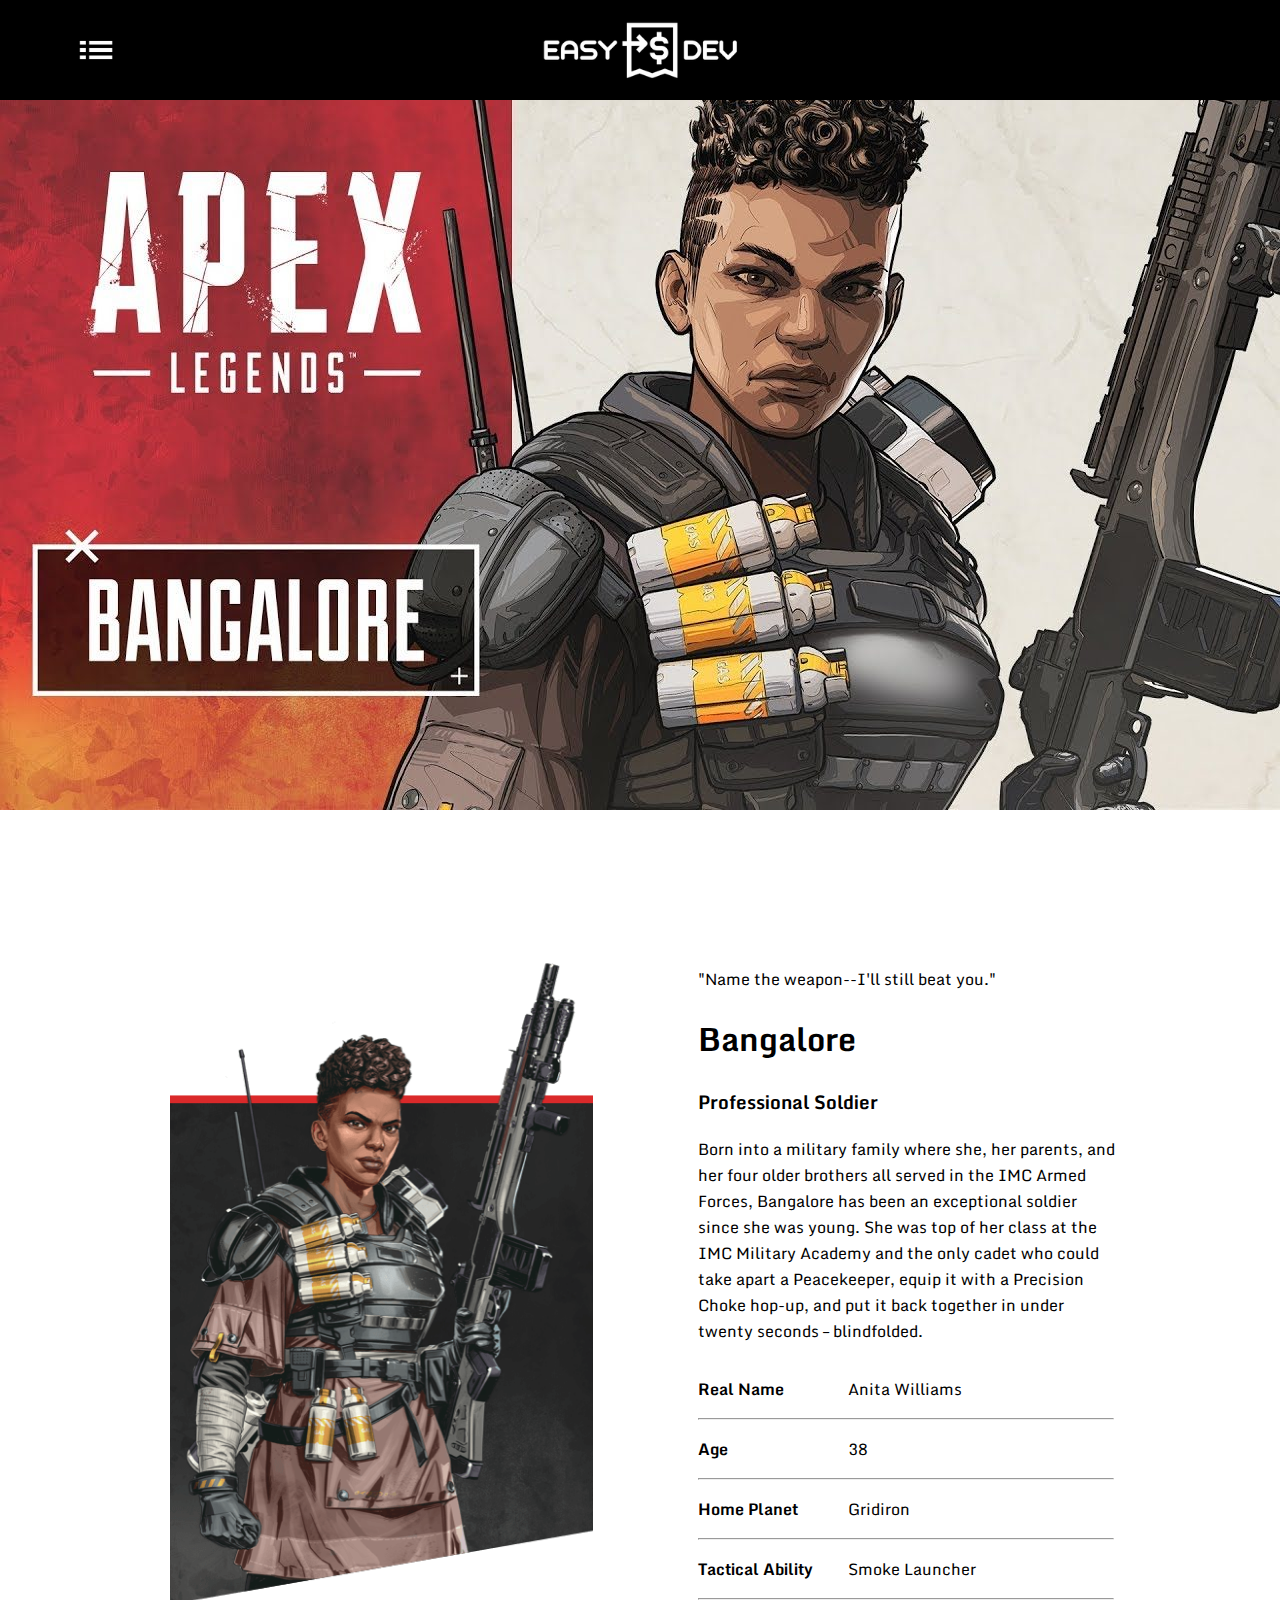
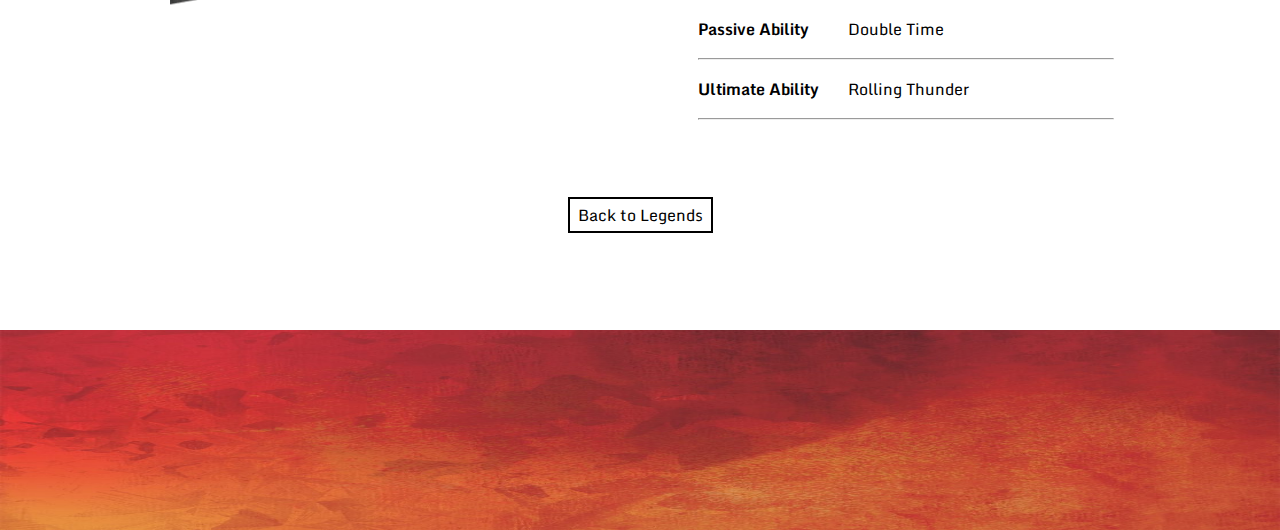
==== legends.html @ cb4ffa11 "updated files" ====
<!DOCTYPE html>
<html lang="en">
<head>
    <meta charset="UTF-8">
    <meta name="viewport" content="width=device-width, initial-scale=1.0">
    <title>Legends Info Page</title>
    <link rel="stylesheet" href="index.css">
    <link href='https://fonts.googleapis.com/css?family=Odibee Sans' rel='stylesheet'>
    <link href='https://fonts.googleapis.com/css?family=Monda' rel='stylesheet'>
    
</head>
<body>
    <header>
        <div class="flex-menu">
            <img id="nav-toggle" class="nav-toggle" src="images/ApexLogoPhotos/white-menu.png" alt="menu toggle" onclick="onClick()">
        </div>
        <div class="flex-logo">    
            <img class="logo-img" src="images/RyanLogos/easymoney.png" alt="Easy $ Development">
        </div>
        <!--<div class="flex-menu">
            <img class="nav-toggle red" src="images/ApexLogoPhotos/linked-in.png" alt="red linked-in icon">
        </div>-->
        <nav id="nav-bar">
          <ul>
            <li class="top"><a href="index.html#banners">Home</a></li> 
            <li><a href="index.html#banner-red-background">About</a></li> 
            <li><a href="index.html#legend-container">Legends</a></li>
            <li class="bottom"><a href="index.html#contact">Contact</a></li>
          </ul>
        </nav>
    </header>

    <div id="banners" class="banner-container">
        <img id="legend-poster" class="banner-image" src="images/BangalorPhotos/poster.jpg.adapt.crop16x9.1455w.jpg" alt="Apex Legend Character Poster Image">
    </div>
    
    <!--main content flexbox-->
    <div class="main-info-container">
        <!--column 1-->
        <div class="col-img">
            <div class="poster-box">
            <img class="poster-img" src="images/BangalorPhotos/apex-grid-tile-legends-bangalore.png.adapt.crop16x9.png" alt="Legend Headshot">
            </div>
        </div>
        <!--column 2-->
        <div class="col-txt column">
            <!--info flex box-->
            <div class="info-flex">
                <p>"Name the weapon--I'll still beat you."</p>
                <h1>Bangalore</h1>
                <h3>Professional Soldier</h5>
                <p class="legend-story">Born into a military family where she, her parents, and her four older brothers all served in the IMC Armed Forces, Bangalore has been an exceptional soldier since she was young. She was top of her class at the IMC Military Academy and the only cadet who could take apart a Peacekeeper, equip it with a Precision Choke hop-up, and put it back together in under twenty seconds – blindfolded.
                   <!--In the months following the Battle at Gridiron, Anita and her brother Jackson had lost contact with what was left of the IMC fleet, and were ambushed by unknown assailants upon arrival in the Outlands. The squad scattered, but Jackson stayed behind to give his sister time to escape. Alone and with no way home, Anita put her training, extensive weapon knowledge, and competitive spirit to work by joining the Apex Games. Now, she fights to raise money for passage back to the IMC home base, where she hopes to reunite with what remains of her family.-->
                </p>
            </div> 
            
            <!--table flex box-->
            <div class="table-flex">
                <!--table row flex box-->
                <div class="table-row">
                    <p class="table-label">Real Name</p>
                    <p id="legend-name" class="table-cell">Anita Williams</p>
                </div>
                <hr>
                <!--table row flex box-->
                <div class="table-row">
                    <p class="table-label">Age</p>
                    <p id="legend-age" class="table-cell">38</p>
                </div>
                <hr>
                <!--table row flex box-->
                <div class="table-row">
                    <p class="table-label">Home Planet</p>
                    <p id="legend-planet" class="table-cell">Gridiron</p>
                </div>
                <hr>
                <!--table row flex box-->
                <div class="table-row">
                    <p class="table-label">Tactical Ability</p>
                    <p id="legend-tactical" class="table-cell">Smoke Launcher</p>
                </div>
                <hr>
                <!--table row flex box-->
                <div class="table-row">
                    <p class="table-label">Passive Ability</p>
                    <p id="legend-passive" class="table-cell">Double Time</p>
                </div>
                <hr>
                <!--table row flex box-->
                <div class="table-row">
                    <p class="table-label">Ultimate Ability</p>
                    <p id="legend-ultimate" class="table-cell">Rolling Thunder</p>
                </div>
                <hr>
            </div>
        </div>
        
    </div>
    <p class="back-btn"><a class="back-link" href="index.html#legend-container">Back to Legends</a></p>

    <div id="contact" class= "footer-banner">
        <img src="images/BannerPhotos/apex-meet-legends-background.jpg" alt="red Apex background">
    </div>


    <script src="script.js"></script>
</body>
</html>
---- index.css ----
html,body {
    margin: 0;
    padding: 0;
    font-size: 16px;
    color:black;
    font-family: 'Monda', Courier, monospace;
}

header{
    background-color: black;
    text-align: center;
    position: fixed;
    z-index: 10;
    width: 100%;
    display: flex;
}

.nav-toggle{
    width:40px;
    height:30px;
}

.nav-toggle:hover{
    cursor: pointer;
    border: 1px solid white;
}

#nav-bar{
    position: absolute;
    text-align:center;
    top:79%;
    left:0;
    background-color: black;
    width:100%;
    display: none;
}

nav ul{
    margin:0;
    padding:0;
    list-style: none;
}

nav li{
    margin-bottom: .25em;
    margin-left:2.1em;

}

.top{
    margin-top:.25em;
}

.bottom{
    margin-bottom:1em
}

nav a{
    color:white;
    text-decoration: none;
    font-size:14px;
    text-transform: uppercase;
    padding:1px 2px;
}

nav a:hover {
    color:red;
    border:1px solid red;
}

.flex-logo{
    display: flex;
    align-items: center;
    justify-content: center;
    flex-basis: 70%;
}

.flex-menu{
    flex-basis: 15%;
    display: flex;
    justify-content: space-around;
    align-items: center;
}

.logo-img{
    width:200px;
    z-index:9;
}

.banner-container{
    width: 100%;
    background-color: black;
    padding-top:90px;
}

.banner-image{
    width:100%;
    height: auto;
    display:block;
}

.red-banner{
    width:100%;
    position: relative;
    display: flex;
    flex-direction: column;
    justify-content: space-around;
    align-items: center;
    z-index:5;
    flex-wrap: wrap;
}

.apex-logo {
    display: block;
    position: absolute;
    margin: 0 auto;
    height: 45vw;
    opacity: .5;

}

.title-page-heading {
    position: absolute;
    text-align: center;
    width: 100%;
    bottom: 55%;
    font-size:4vw;
    color:white;
    font-family: 'Odibee Sans';
}

.title-page-paragraph{
    position: absolute;
    text-align: center;
    width: 100%;
    bottom: 23%;
    font-size: 3vw;
    color:white;
    font-family:'Monda';


}

.legend-gallery {
    display: flex;
    flex-wrap: wrap;
    justify-content: space-evenly;
    margin: 20px auto 50px auto;
  }
  
.gallery-item {
    display: flex;
    flex-direction: column;
    margin-right: 0;
    margin-left: 0;
  }
  
.gallery-item .thumbnail {
    width: 370px;
    margin: 0 auto 0 auto;
    padding: 0;
  }

.legend-name {
    color:black;
    text-align: center;
    font-size: 150%;
    margin-bottom: 0;
    margin-top:0;
  }

.legend-title{
    color:black;
    text-align: center;
    font-size: 125%;
    margin-top:0;
    margin-bottom:5px;
  }

  .about-link{
    text-decoration: none;
    color: black;
}

.about-btn{
    text-align: center;
    border:2px solid black;
    padding:2px 0;
    margin-top:0;
    width:115px;
    margin: 0 auto 10px auto;
    font-size:13px;
  }

  .about-btn:hover{
      border: 2px solid red;
      color: red;
      text-decoration: underline;
      cursor: pointer;
  }

.footer-banner{
    width: 100%;
    height: 200px;
    position: relative;
}

.footer-banner img{
    width: 100%;
    position: absolute;
    height: 100%;
}

#banner-red-background{
    width: 100%;
    height:100%;
}



/* legends.hmtl */
.main-info-container{
    display:flex;
    width:90%;
    flex-direction: row;
    flex-wrap: wrap;
    justify-content: space-around;
    margin: 0 auto 60px auto;
    padding-bottom:20px;
}

.col-img{
    display: flex;
    flex-basis:55%;
    justify-content: center;
    align-items: center;
}
.col-txt{
    display: flex;
    flex-basis:45%;
    padding-top:140px;
}

.column{
    display:flex;
    flex-direction: column;

}

.poster-box{
    width:100%;
    height:auto;
}

.poster-img{
    width:100%;
    height:auto;
    min-width:250px
}

.legend-story{
    padding-right:100px;
}

.table-row{
    display: flex;
    flex-wrap: wrap;
}

.table-cell{
    flex-basis:200px;
}

.table-label{
    font-weight: bold;
    flex-basis:150px;

}

hr{
    color: black;
    margin:0;
    width:80%;
}


/*.about-btn{
    text-align: center;
    border:2px solid black;
    padding:2px 0;
    margin-top:0;
    width:115px;
    font-size:13px;
  } */


  .back-btn{
    text-align: center;
    padding:2px 0;
    margin-top:0;
    width:150px;
    margin: 0 auto 100px auto;
  }

  .back-link{
      color: black;
      border: 2px solid black;
      padding:3px 8px;
      font-size:16px;
      text-decoration: none;
  }
  .back-link:hover{
      border: 2px solid red;
      color: red;
      text-decoration: underline;
      cursor: pointer;
  }


@media only screen and (max-width: 909px){
    .col-img{
        
        flex-basis:90%;
        
    }
    .col-txt{
        
        flex-basis:80%;
        padding-top:20px;
    }

    .legend-story{
        padding-right:0px;
    }
}


@media only screen and (max-width:486px){

    .table-cell{
        margin-top:0px;
        margin-bottom: 8px;
    }
    
    .table-label{
       margin-bottom: 8px;

    }

    .logo-img{
        width:175px;

    }
    .nav-toggle{
        height:20px;
        width: 30px;
        margin-left:10px;
    }
}

@media only screen and (max-width: 350px){
    .info-flex h1{
        font-size: 24px ;
    }
    .info-flex h3{
        font-size: 14px;
    }
    .info-flex p{
        font-size: 14px ;
    }

    .table-flex p{
        font-size: 14px;
    }


}

    
/*index.html media queries*/

/*@media only screen and (max-width: 768px){
    .title-page-heading {
        font-size:3.8vw;
    }
    
    .title-page-paragraph{
        font-size: 2.8vw;
    }
    .gallery-item .thumbnail {
        width: 350px;
      }
}
*/


@media only screen and (max-width: 799px){
    .gallery-item .thumbnail {
        width: 500px;
      }
    
}

@media only screen and (max-width: 500px){

    .title-page-heading {
        font-size:4vw;
    }
    
    .title-page-paragraph{
        font-size: 3vw;
    }

    .gallery-item .thumbnail {
        width: 400px;
      }

    .legend-name {
        font-size: 150%;
      }
    
    .legend-title{
        font-size: 100%;
      }
    
}
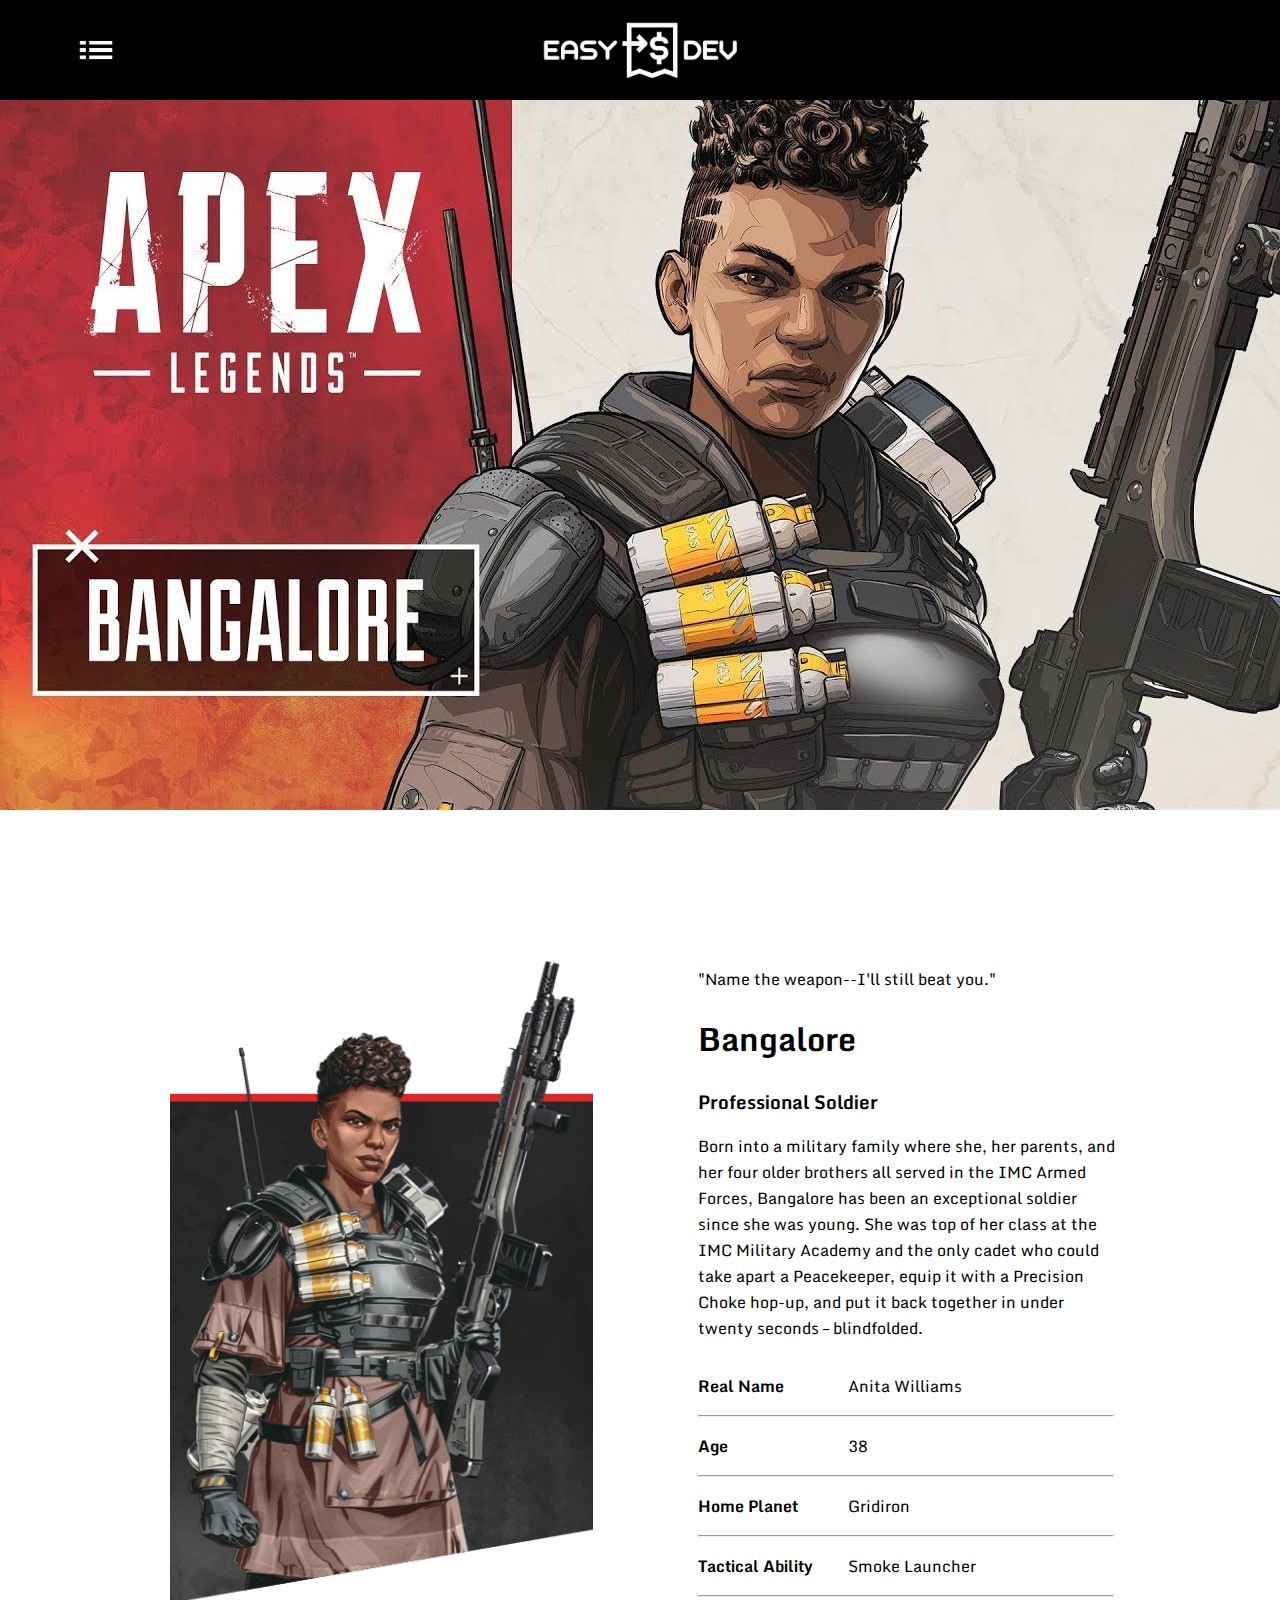
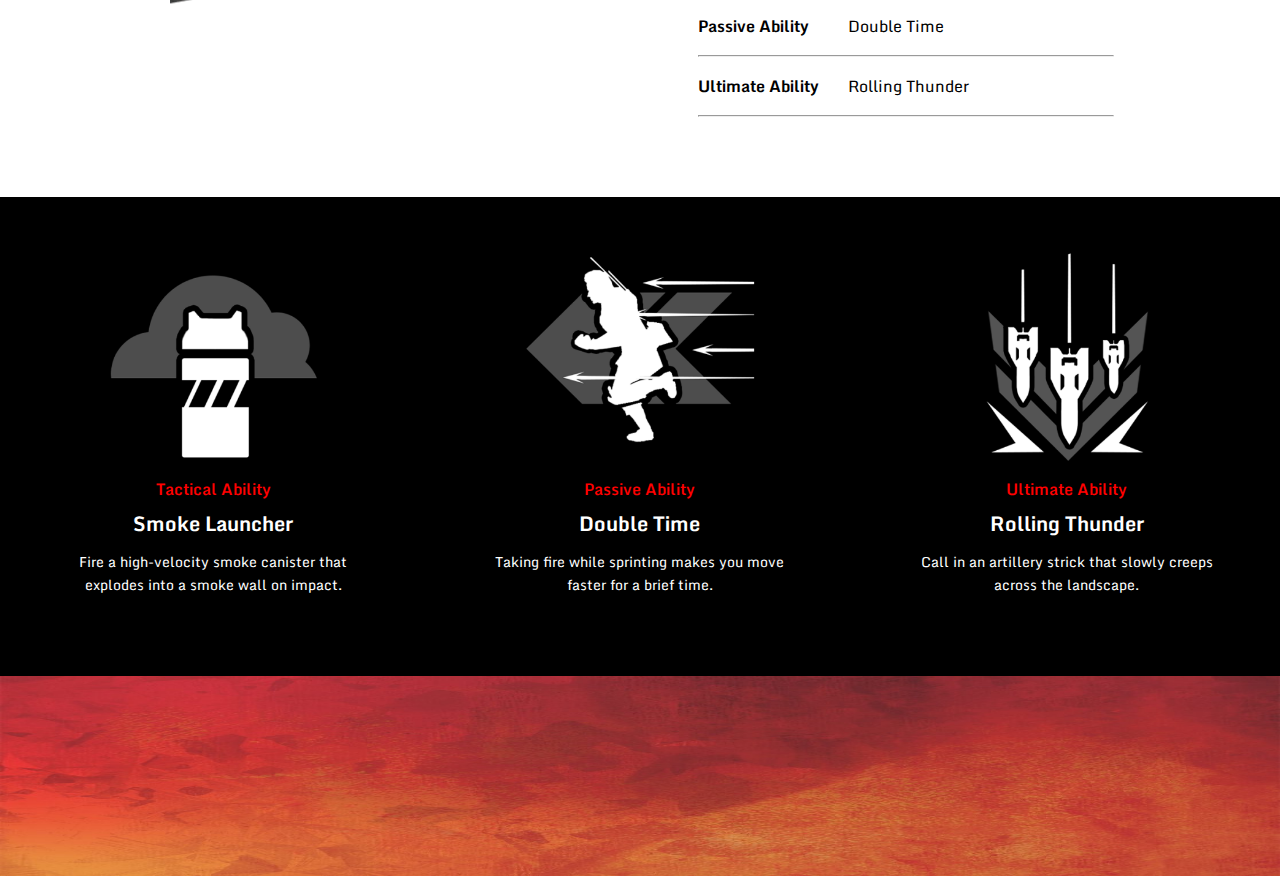
==== commit 0e4defc0: "updated files" ====
--- a/legends.html
+++ b/legends.html
@@ -12,7 +12,7 @@
 <body>
     <header>
         <div class="flex-menu">
-            <img id="nav-toggle" class="nav-toggle" src="images/ApexLogoPhotos/white-menu.png" alt="menu toggle" onclick="onClick()">
+            <img id="nav-toggle" class="nav-toggle" src="images/ApexLogoPhotos/white-menu.png" alt="menu toggle" onclick="menuClick()">
         </div>
         <div class="flex-logo">    
             <img class="logo-img" src="images/RyanLogos/easymoney.png" alt="Easy $ Development">
@@ -39,17 +39,17 @@
         <!--column 1-->
         <div class="col-img">
             <div class="poster-box">
-            <img class="poster-img" src="images/BangalorPhotos/apex-grid-tile-legends-bangalore.png.adapt.crop16x9.png" alt="Legend Headshot">
+            <img id="legend-headshot" class="poster-img" src="images/BangalorPhotos/apex-grid-tile-legends-bangalore.png.adapt.crop16x9.png" alt="Legend Headshot">
             </div>
         </div>
         <!--column 2-->
         <div class="col-txt column">
             <!--info flex box-->
             <div class="info-flex">
-                <p>"Name the weapon--I'll still beat you."</p>
-                <h1>Bangalore</h1>
-                <h3>Professional Soldier</h5>
-                <p class="legend-story">Born into a military family where she, her parents, and her four older brothers all served in the IMC Armed Forces, Bangalore has been an exceptional soldier since she was young. She was top of her class at the IMC Military Academy and the only cadet who could take apart a Peacekeeper, equip it with a Precision Choke hop-up, and put it back together in under twenty seconds – blindfolded.
+                <p id="legend-saying">"Name the weapon--I'll still beat you."</p>
+                <h1 id="name-header">Bangalore</h1>
+                <h3 id="title-header">Professional Soldier</h5>
+                <p id="legend-story "class="legend-story">Born into a military family where she, her parents, and her four older brothers all served in the IMC Armed Forces, Bangalore has been an exceptional soldier since she was young. She was top of her class at the IMC Military Academy and the only cadet who could take apart a Peacekeeper, equip it with a Precision Choke hop-up, and put it back together in under twenty seconds – blindfolded.
                    <!--In the months following the Battle at Gridiron, Anita and her brother Jackson had lost contact with what was left of the IMC fleet, and were ambushed by unknown assailants upon arrival in the Outlands. The squad scattered, but Jackson stayed behind to give his sister time to escape. Alone and with no way home, Anita put her training, extensive weapon knowledge, and competitive spirit to work by joining the Apex Games. Now, she fights to raise money for passage back to the IMC home base, where she hopes to reunite with what remains of her family.-->
                 </p>
             </div> 
@@ -96,7 +96,29 @@
         </div>
         
     </div>
-    <p class="back-btn"><a class="back-link" href="index.html#legend-container">Back to Legends</a></p>
+
+    <div class="ability-main">
+            <div class="ability-text-flex"> 
+                <img id="tact-img" class= "ability-img" src="images/BangalorPhotos/apex-grid-tile-legends-abilities-tactical-bangalore.png.adapt.crop16x9.652w.png" alt="Tactical Ability Icon">
+                <h4>Tactical Ability</h4>
+                <h3 id="tact-name">Smoke Launcher</h3>
+                <p id="tact-info">Fire a high-velocity smoke canister that explodes into a smoke wall on impact.</p>
+            </div>
+        
+            <div class="ability-text-flex"> 
+                <img id="pass-img" class= "ability-img"  src="images/BangalorPhotos/apex-grid-tile-legends-abilities-passive-bangalore.png.adapt.crop16x9.652w.png" alt="Passive Ability Icon">
+                <h4>Passive Ability</h4>
+                <h3 id="pass-name">Double Time</h3>
+                <p id="pass-info">Taking fire while sprinting makes you move faster for a brief time.</p>
+            </div>
+       
+            <div class="ability-text-flex"> 
+                <img id="ult-img" class= "ability-img" src="images/BangalorPhotos/apex-grid-tile-legends-abilities-ultimate-bangalore.png.adapt.crop16x9.652w.png" alt="Ultimate Ability Icon">
+                <h4>Ultimate Ability</h4>
+                <h3 id="ult-name">Rolling Thunder</h3>
+                <p id="ult-info">Call in an artillery strick that slowly creeps across the landscape.</p>
+            </div>
+    </div>
 
     <div id="contact" class= "footer-banner">
         <img src="images/BannerPhotos/apex-meet-legends-background.jpg" alt="red Apex background">
--- a/index.css
+++ b/index.css
@@ -28,7 +28,7 @@
 #nav-bar{
     position: absolute;
     text-align:center;
-    top:79%;
+    top:90%;
     left:0;
     background-color: black;
     width:100%;
@@ -183,21 +183,23 @@
 }
 
 .about-btn{
-    text-align: center;
-    border:2px solid black;
-    padding:2px 0;
-    margin-top:0;
+    text-align: center; 
+    border: 2px solid black;
     width:115px;
+    padding:2px 4px;
     margin: 0 auto 10px auto;
+  }
+
+  .about-btn a{
+    text-align: center;
     font-size:13px;
   }
 
-  .about-btn:hover{
-      border: 2px solid red;
+  .about-btn a:hover{
       color: red;
+      cursor: pointer;
       text-decoration: underline;
-      cursor: pointer;
-  }
+  } 
 
 .footer-banner{
     width: 100%;
@@ -219,6 +221,7 @@
 
 
 /* legends.hmtl */
+
 .main-info-container{
     display:flex;
     width:90%;
@@ -283,15 +286,80 @@
     width:80%;
 }
 
-
-/*.about-btn{
-    text-align: center;
-    border:2px solid black;
-    padding:2px 0;
-    margin-top:0;
-    width:115px;
-    font-size:13px;
-  } */
+.ability-main{
+    display: flex;
+    background-color: black;
+    width:100%;
+    justify-content:center;
+    align-items: center;
+    flex-wrap: wrap;
+    padding:50px 0 40px 0;
+}
+
+/*.ability-flex{
+    display: flex;
+    flex-direction: column;
+    justify-content: center;
+    align-items: center;
+    flex-basis: 33.33%;
+} 
+
+.ability-text-flex{
+    display: flex;
+    flex-direction: column;
+    flex-wrap: wrap;
+    justify-content: center;
+    align-items: center;
+    width:100%;
+}
+
+*/
+
+.ability-img{
+    width:400px;
+    height: auto;
+}
+
+.ability-text-flex{
+    display: flex;
+    flex-wrap: wrap;
+    flex-direction: column;
+    justify-content: center;
+    align-items: center;
+    flex-basis: 33.33%;
+}
+
+.ability-text-flex h4{
+    color:red;
+    font-weight: 600;
+}
+
+.ability-text-flex h3{
+    color:white;
+    font-weight: bolder;
+    font-size:20px;
+}
+.ability-text-flex p{
+    color:white;
+    font-size: 14px;
+    text-align: center;
+    width:70%;
+    margin-bottom:40px;
+    margin-top:10px;
+}
+
+.ability-text-flex h4,h3{
+    margin-top:5px;
+    margin-bottom: 0;
+}
+
+
+
+
+
+
+
+
 
 
   .back-btn{
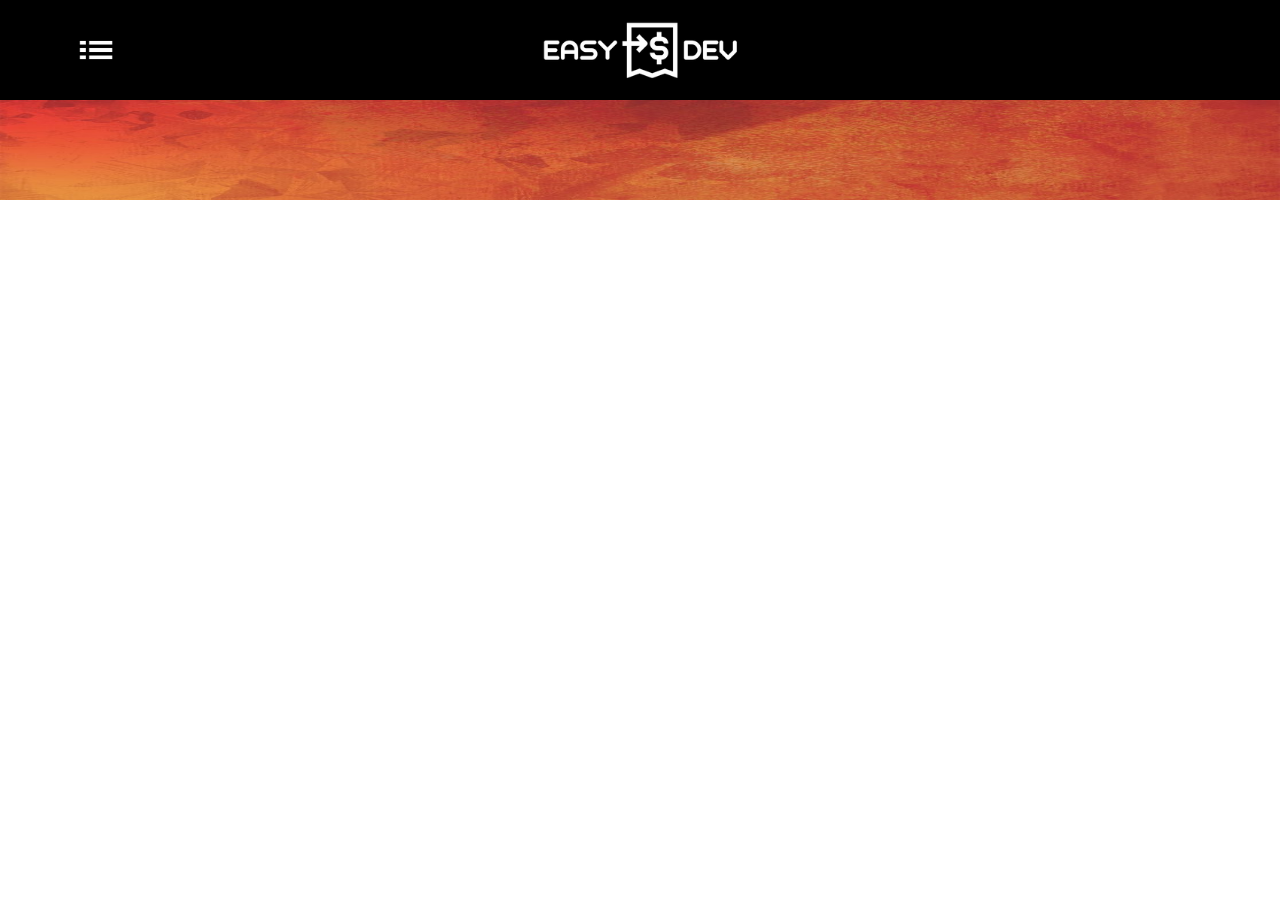
==== commit 8f858b14: "updated files" ====
--- a/legends.html
+++ b/legends.html
@@ -22,20 +22,22 @@
         </div>-->
         <nav id="nav-bar">
           <ul>
-            <li class="top"><a href="index.html#banners">Home</a></li> 
-            <li><a href="index.html#banner-red-background">About</a></li> 
-            <li><a href="index.html#legend-container">Legends</a></li>
-            <li class="bottom"><a href="index.html#contact">Contact</a></li>
+            <li class="top"><a href="index.html#Home">Home</a></li> 
+            <li><a href="index.html#About">About</a></li> 
+            <li><a href="index.html#Legends">Legends</a></li>
+            <li class="bottom"><a href="index.html#Contact">Contact</a></li>
           </ul>
         </nav>
     </header>
-
-    <div id="banners" class="banner-container">
+    
+    <div id="Bangalore" class="legend-container">
+    <div id="bangalore-page" >
         <img id="legend-poster" class="banner-image" src="images/BangalorPhotos/poster.jpg.adapt.crop16x9.1455w.jpg" alt="Apex Legend Character Poster Image">
     </div>
     
-    <!--main content flexbox-->
-    <div class="main-info-container">
+
+    <!--BANGALORE LEGEND PAGE----------------------------------------------------------------------------------------------------------------------------------------------------------->
+    <div id="bangalore-info" class="main-info-container">
         <!--column 1-->
         <div class="col-img">
             <div class="poster-box">
@@ -97,7 +99,7 @@
         
     </div>
 
-    <div class="ability-main">
+    <div id="bangalore-ability" class="ability-main">
             <div class="ability-text-flex"> 
                 <img id="tact-img" class= "ability-img" src="images/BangalorPhotos/apex-grid-tile-legends-abilities-tactical-bangalore.png.adapt.crop16x9.652w.png" alt="Tactical Ability Icon">
                 <h4>Tactical Ability</h4>
@@ -119,12 +121,1165 @@
                 <p id="ult-info">Call in an artillery strick that slowly creeps across the landscape.</p>
             </div>
     </div>
+    <div class="back-div">
+        <p class="back-btn"><a class="back-link"href="index.html#Legends">Back to Legends</a></p>
+    </div>
+</div>
+
+ <!--BLOODHOUND LEGEND PAGE----------------------------------------------------------------------------------------------------------------------------------------------------------->
+<div id="Bloodhound" class="legend-container">
+    <div >
+        <img id="legend-poster" class="banner-image" src="images/BloodhoundPhotos/poster.jpg.adapt.crop16x9.1455w.jpg" alt="Apex Legend Character Poster Image">
+    </div>
+    
+    <!--main content flexbox-->
+    <div id="bloodhound-info" class="main-info-container">
+        <!--column 1-->
+        <div class="col-img">
+            <div class="poster-box">
+            <img id="legend-headshot" class="poster-img" src="images/BloodhoundPhotos/apex-grid-tile-legends-bloodhound.png.adapt.crop16x9.png" alt="Legend Headshot">
+            </div>
+        </div>
+        <!--column 2-->
+        <div class="col-txt column">
+            <!--info flex box-->
+            <div class="info-flex">
+                <p id="legend-saying">“I am the hunter the Gods have sent.”</p>
+                <h1 id="name-header">Bloodhound</h1>
+                <h3 id="title-header">Technological Tracker</h5>
+                <p id="legend-story "class="legend-story">Bloodhound is known across the Outlands as one of the greatest game hunters the Frontier has ever seen – and that’s about all anyone knows. Their identity is a mystery wrapped in layers of rumors: they are fabulously wealthy, a bloodthirsty murderer, a Goliath whisperer, a former slave, half bat, and a dozen other things depending on who’s doing the whispering.
+                   <!--In the months following the Battle at Gridiron, Anita and her brother Jackson had lost contact with what was left of the IMC fleet, and were ambushed by unknown assailants upon arrival in the Outlands. The squad scattered, but Jackson stayed behind to give his sister time to escape. Alone and with no way home, Anita put her training, extensive weapon knowledge, and competitive spirit to work by joining the Apex Games. Now, she fights to raise money for passage back to the IMC home base, where she hopes to reunite with what remains of her family.-->
+                </p>
+            </div> 
+            
+            <!--table flex box-->
+            <div class="table-flex">
+                <!--table row flex box-->
+                <div class="table-row">
+                    <p class="table-label">Real Name</p>
+                    <p id="legend-name" class="table-cell">Unknown</p>
+                </div>
+                <hr>
+                <!--table row flex box-->
+                <div class="table-row">
+                    <p class="table-label">Age</p>
+                    <p id="legend-age" class="table-cell">Unknown</p>
+                </div>
+                <hr>
+                <!--table row flex box-->
+                <div class="table-row">
+                    <p class="table-label">Home Planet</p>
+                    <p id="legend-planet" class="table-cell">Unknown</p>
+                </div>
+                <hr>
+                <!--table row flex box-->
+                <div class="table-row">
+                    <p class="table-label">Tactical Ability</p>
+                    <p id="legend-tactical" class="table-cell">Eye of the Allfather</p>
+                </div>
+                <hr>
+                <!--table row flex box-->
+                <div class="table-row">
+                    <p class="table-label">Passive Ability</p>
+                    <p id="legend-passive" class="table-cell">Tracker</p>
+                </div>
+                <hr>
+                <!--table row flex box-->
+                <div class="table-row">
+                    <p class="table-label">Ultimate Ability</p>
+                    <p id="legend-ultimate" class="table-cell">Beast of the Hunt</p>
+                </div>
+                <hr>
+            </div>
+        </div>
+        
+    </div>
+
+    <div class="ability-main">
+            <div class="ability-text-flex"> 
+                <img id="tact-img" class= "ability-img" src="images/BloodhoundPhotos/apex-grid-tile-legends-abilities-tactical-bloodhound.png.adapt.crop16x9.652w.png" alt="Tactical Ability Icon">
+                <h4>Tactical Ability</h4>
+                <h3 id="tact-name">Eye of the Allfather</h3>
+                <p id="tact-info">Briefly reveal hidden enemies, traps, and clues throughout structures in front of you.</p>
+            </div>
+        
+            <div class="ability-text-flex"> 
+                <img id="pass-img" class= "ability-img"  src="images/BloodhoundPhotos/apex-grid-tile-legends-abilities-passive-bloodhound.png.adapt.crop16x9.652w.png" alt="Passive Ability Icon">
+                <h4>Passive Ability</h4>
+                <h3 id="pass-name">Tracker</h3>
+                <p id="pass-info">See tracks left behind by your foes.</p>
+            </div>
+       
+            <div class="ability-text-flex"> 
+                <img id="ult-img" class= "ability-img" src="images/BloodhoundPhotos/apex-grid-tile-legends-abilities-ultimate-bloodhound.png.adapt.crop16x9.652w.png">
+                <h4>Ultimate Ability</h4>
+                <h3 id="ult-name">Beast of the Hunt</h3>
+                <p id="ult-info">Enhances your senses, allowing you to move faster while highlighting your prey.</p>
+            </div>
+    </div>
+    <div class="back-div">
+        <p class="back-btn"><a class="back-link"href="index.html#Legends">Back to Legends</a></p>
+    </div>
+</div>
+
+
+ <!--CAUSTIC LEGEND PAGE----------------------------------------------------------------------------------------------------------------------------------------------------------->
+<div id="Caustic" class="legend-container">
+    <div >
+        <img id="legend-poster" class="banner-image" src="images/CausticPhotos/poster.jpg.adapt.crop16x9.1455w.jpg" alt="Apex Legend Character Poster Image">
+    </div>
+    
+    <!--main content flexbox-->
+    <div class="main-info-container">
+        <!--column 1-->
+        <div class="col-img">
+            <div class="poster-box">
+            <img id="legend-headshot" class="poster-img" src="images/CausticPhotos/apex-grid-tile-legends-caustic.png.adapt.crop16x9.png" alt="Legend Headshot">
+            </div>
+        </div>
+        <!--column 2-->
+        <div class="col-txt column">
+            <!--info flex box-->
+            <div class="info-flex">
+                <p id="legend-saying">“I don't concern myself with the ambitions of insects.”</p>
+                <h1 id="name-header">Caustic</h1>
+                <h3 id="title-header">Toxic Trapper</h5>
+                <p id="legend-story "class="legend-story">Before there was Caustic, a scientist named Alexander Nox worked at Humbert Labs, the Frontier’s leading manufacturer of pesticide gases. With a glut of pesticides needed to protect the growing Frontier colonies’ crops, Humbert Labs was constantly on the hunt for better and stronger formulas. Nox was one of their brightest scientists and worked day and night developing new gases. But to make sure they worked, he needed to test them on more than just inert tissue: he needed something living.</p>
+            </div> 
+            
+            <!--table flex box-->
+            <div class="table-flex">
+                <!--table row flex box-->
+                <div class="table-row">
+                    <p class="table-label">Real Name</p>
+                    <p id="legend-name" class="table-cell">Alexander Nox</p>
+                </div>
+                <hr>
+                <!--table row flex box-->
+                <div class="table-row">
+                    <p class="table-label">Age</p>
+                    <p id="legend-age" class="table-cell">48</p>
+                </div>
+                <hr>
+                <!--table row flex box-->
+                <div class="table-row">
+                    <p class="table-label">Home Planet</p>
+                    <p id="legend-planet" class="table-cell">Gaea</p>
+                </div>
+                <hr>
+                <!--table row flex box-->
+                <div class="table-row">
+                    <p class="table-label">Tactical Ability</p>
+                    <p id="legend-tactical" class="table-cell">Nox Gas Trap</p>
+                </div>
+                <hr>
+                <!--table row flex box-->
+                <div class="table-row">
+                    <p class="table-label">Passive Ability</p>
+                    <p id="legend-passive" class="table-cell">Nox Vision</p>
+                </div>
+                <hr>
+                <!--table row flex box-->
+                <div class="table-row">
+                    <p class="table-label">Ultimate Ability</p>
+                    <p id="legend-ultimate" class="table-cell">Nox Gas Grenade</p>
+                </div>
+                <hr>
+            </div>
+        </div>
+        
+    </div>
+
+    <div class="ability-main">
+            <div class="ability-text-flex"> 
+                <img id="tact-img" class= "ability-img" src="images/CausticPhotos/apex-grid-tile-legends-abilities-tactical-caustic.png.adapt.crop16x9.652w.png" alt="Tactical Ability Icon">
+                <h4>Tactical Ability</h4>
+                <h3 id="tact-name">Nox Gas Trap</h3>
+                <p id="tact-info">Drop canisters that release deadly Nox gas when shot or triggered by enemies.</p>
+            </div>
+        
+            <div class="ability-text-flex"> 
+                <img id="pass-img" class= "ability-img"  src="images/CausticPhotos/apex-grid-tile-legends-abilities-passive-caustic.png.adapt.crop16x9.652w.png" alt="Passive Ability Icon">
+                <h4>Passive Ability</h4>
+                <h3 id="pass-name">Nox Vision</h3>
+                <p id="pass-info">Allows you to see enemies through your gas.</p>
+            </div>
+       
+            <div class="ability-text-flex"> 
+                <img id="ult-img" class= "ability-img" src="images/CausticPhotos/apex-grid-tile-legends-abilities-ultimate-caustic.png.adapt.crop16x9.652w.png">
+                <h4>Ultimate Ability</h4>
+                <h3 id="ult-name">Nox Gas Grenade</h3>
+                <p id="ult-info">Blankets a large area in Nox gas.</p>
+            </div>
+    </div>
+    <div class="back-div">
+        <p class="back-btn"><a class="back-link"href="index.html#Legends">Back to Legends</a></p>
+    </div>
+</div>
+
+
+ <!--CRYPTO LEGEND PAGE----------------------------------------------------------------------------------------------------------------------------------------------------------->
+<div id="Crypto" class="legend-container">
+    <div >
+        <img id="legend-poster" class="banner-image" src="images/CryptoPhotos/poster.jpg.adapt.crop16x9.1455w.jpg" alt="Apex Legend Character Poster Image">
+    </div>
+    
+    <!--main content flexbox-->
+    <div class="main-info-container">
+        <!--column 1-->
+        <div class="col-img">
+            <div class="poster-box">
+            <img id="legend-headshot" class="poster-img" src="images/CryptoPhotos/apex-grid-tile-legends-crypto.png.adapt.crop16x9.png" alt="Legend Headshot">
+            </div>
+        </div>
+        <!--column 2-->
+        <div class="col-txt column">
+            <!--info flex box-->
+            <div class="info-flex">
+                <p id="legend-saying">“It’s hard to be scared when you’re prepared.”</p>
+                <h1 id="name-header">Crypto</h1>
+                <h3 id="title-header">Surveillance Expert</h5>
+                <p id="legend-story "class="legend-story">Crypto specializes in secrets; he knows how to uncover them, and how to keep them. A brilliant hacker and encryption expert, he uses aerial drones to spy on his opponents in the Apex Arena without being seen. It’s been noted that his drones have a similar design to those created by wanted murderer Tae Joon Park.</p>
+            </div> 
+            
+            <!--table flex box-->
+            <div class="table-flex">
+                <!--table row flex box-->
+                <div class="table-row">
+                    <p class="table-label">Real Name</p>
+                    <p id="legend-name" class="table-cell">[ERROR]</p>
+                </div>
+                <hr>
+                <!--table row flex box-->
+                <div class="table-row">
+                    <p class="table-label">Age</p>
+                    <p id="legend-age" class="table-cell">[ERROR]</p>
+                </div>
+                <hr>
+                <!--table row flex box-->
+                <div class="table-row">
+                    <p class="table-label">Home Planet</p>
+                    <p id="legend-planet" class="table-cell">[ERROR]</p>
+                </div>
+                <hr>
+                <!--table row flex box-->
+                <div class="table-row">
+                    <p class="table-label">Tactical Ability</p>
+                    <p id="legend-tactical" class="table-cell">Surveillance Drone</p>
+                </div>
+                <hr>
+                <!--table row flex box-->
+                <div class="table-row">
+                    <p class="table-label">Passive Ability</p>
+                    <p id="legend-passive" class="table-cell">Neurolink</p>
+                </div>
+                <hr>
+                <!--table row flex box-->
+                <div class="table-row">
+                    <p class="table-label">Ultimate Ability</p>
+                    <p id="legend-ultimate" class="table-cell">Drone EMP</p>
+                </div>
+                <hr>
+            </div>
+        </div>
+        
+    </div>
+
+    <div class="ability-main">
+            <div class="ability-text-flex"> 
+                <img id="tact-img" class= "ability-img" src="images/CryptoPhotos/apex-grid-tile-legends-abilities-tactical-crypto.png.adapt.crop16x9.652w.png" alt="Tactical Ability Icon">
+                <h4>Tactical Ability</h4>
+                <h3 id="tact-name">Surveillance Drone</h3>
+                <p id="tact-info">Deploy an aerial drone that allows you to view the surrounding area from above.</p>
+            </div>
+        
+            <div class="ability-text-flex"> 
+                <img id="pass-img" class= "ability-img"  src="images/CryptoPhotos/apex-grid-tile-legends-abilities-passive-crypto.png.adapt.crop16x9.652w.png" alt="Passive Ability Icon">
+                <h4>Passive Ability</h4>
+                <h3 id="pass-name">Neurolink</h3>
+                <p id="pass-info">Enemies detected by the Surveillance Drone within 30 meters of your position are marked for you and your teammates to see.</p>
+            </div>
+       
+            <div class="ability-text-flex"> 
+                <img id="ult-img" class= "ability-img" src="images/CryptoPhotos/apex-grid-tile-legends-abilities-ultimate-crypto.png.adapt.crop16x9.652w.png">
+                <h4>Ultimate Ability</h4>
+                <h3 id="ult-name">Drone EMP</h3>
+                <p id="ult-info">Your Surveillance Drone sets off an EMP blast that deals shield damage, slows enemies, and disables traps.</p>
+            </div>
+    </div>
+    <div class="back-div">
+        <p class="back-btn"><a class="back-link"href="index.html#Legends">Back to Legends</a></p>
+    </div>
+</div>
+
+
+
+ <!--GIBRALTER LEGEND PAGE----------------------------------------------------------------------------------------------------------------------------------------------------------->
+<div id="Gibralter" class="legend-container">
+    <div >
+        <img id="legend-poster" class="banner-image" src="images/GibralterPhotos/poster.jpg.adapt.crop16x9.1455w.jpg" alt="Apex Legend Character Poster Image">
+    </div>
+    
+    <!--main content flexbox-->
+    <div class="main-info-container">
+        <!--column 1-->
+        <div class="col-img">
+            <div class="poster-box">
+            <img id="legend-headshot" class="poster-img" src="images/GibralterPhotos/apex-grid-tile-legends-gibraltar.png.adapt.crop16x9.png" alt="Legend Headshot">
+            </div>
+        </div>
+        <!--column 2-->
+        <div class="col-txt column">
+            <!--info flex box-->
+            <div class="info-flex">
+                <p id="legend-saying">“Try to move me; it'll be fun.”</p>
+                <h1 id="name-header">Gibralter</h1>
+                <h3 id="title-header">Shielded Fortress</h5>
+                <p id="legend-story "class="legend-story">Gibraltar is a gentle giant with a wild side. The son of two SARAS (Search and Rescue Association of Solace) volunteers, he has always been skilled at getting others out of dangerous situations that are common in the Outlands. However, he only began to understand the value of protecting others when he and his boyfriend stole his father’s motorcycle, took it on a joyride, and got trapped by a deadly mudslide. His parents saved them, and his father lost an arm in the process. Gibraltar has never forgotten that sacrifice and has devoted his life to helping those in need.</p>
+            </div> 
+            
+            <!--table flex box-->
+            <div class="table-flex">
+                <!--table row flex box-->
+                <div class="table-row">
+                    <p class="table-label">Real Name</p>
+                    <p id="legend-name" class="table-cell">Makoa Gibralter</p>
+                </div>
+                <hr>
+                <!--table row flex box-->
+                <div class="table-row">
+                    <p class="table-label">Age</p>
+                    <p id="legend-age" class="table-cell">30</p>
+                </div>
+                <hr>
+                <!--table row flex box-->
+                <div class="table-row">
+                    <p class="table-label">Home Planet</p>
+                    <p id="legend-planet" class="table-cell">Solace</p>
+                </div>
+                <hr>
+                <!--table row flex box-->
+                <div class="table-row">
+                    <p class="table-label">Tactical Ability</p>
+                    <p id="legend-tactical" class="table-cell">Dome of Protection</p>
+                </div>
+                <hr>
+                <!--table row flex box-->
+                <div class="table-row">
+                    <p class="table-label">Passive Ability</p>
+                    <p id="legend-passive" class="table-cell">Gun Shield</p>
+                </div>
+                <hr>
+                <!--table row flex box-->
+                <div class="table-row">
+                    <p class="table-label">Ultimate Ability</p>
+                    <p id="legend-ultimate" class="table-cell">Defensive Bombardment</p>
+                </div>
+                <hr>
+            </div>
+        </div>
+        
+    </div>
+
+    <div class="ability-main">
+            <div class="ability-text-flex"> 
+                <img id="tact-img" class= "ability-img" src="images/GibralterPhotos/apex-grid-tile-legends-abilities-tactical-gibraltar.png.adapt.crop16x9.652w.png" alt="Tactical Ability Icon">
+                <h4>Tactical Ability</h4>
+                <h3 id="tact-name">Dome of Protection</h3>
+                <p id="tact-info">Throw down a dome-shield that blocks attacks for 15 seconds.</p>
+            </div>
+        
+            <div class="ability-text-flex"> 
+                <img id="pass-img" class= "ability-img"  src="images/GibralterPhotos/apex-grid-tile-legends-abilities-passive-gibraltar.png.adapt.crop16x9.652w.png" alt="Passive Ability Icon">
+                <h4>Passive Ability</h4>
+                <h3 id="pass-name">Gun Shield</h3>
+                <p id="pass-info">Aiming down sights deploys a gun shield that blocks incoming fire.</p>
+            </div>
+       
+            <div class="ability-text-flex"> 
+                <img id="ult-img" class= "ability-img" src="images/GibralterPhotos/apex-grid-tile-legends-abilities-ultimate-gibraltar.png.adapt.crop16x9.652w.png">
+                <h4>Ultimate Ability</h4>
+                <h3 id="ult-name">Defensive Bombardment</h3>
+                <p id="ult-info">Call in a concentrated mortor strike on a marked position.</p>
+            </div>
+    </div>
+    <div class="back-div">
+        <p class="back-btn"><a class="back-link"href="index.html#Legends">Back to Legends</a></p>
+    </div>
+</div>
+
+
+
+ <!--LIFELINE LEGEND PAGE----------------------------------------------------------------------------------------------------------------------------------------------------------->
+<div id="Lifeline" class="legend-container">
+    <div >
+        <img id="legend-poster" class="banner-image" src="images/LifelinePhotos/poster.jpg.adapt.crop16x9.1455w.jpg" alt="Apex Legend Character Poster Image">
+    </div>
+    
+    <!--main content flexbox-->
+    <div class="main-info-container">
+        <!--column 1-->
+        <div class="col-img">
+            <div class="poster-box">
+            <img id="legend-headshot" class="poster-img" src="images/LifelinePhotos/apex-grid-tile-legends-lifeline.png.adapt.crop16x9.png" alt="Legend Headshot">
+            </div>
+        </div>
+        <!--column 2-->
+        <div class="col-txt column">
+            <!--info flex box-->
+            <div class="info-flex">
+                <p id="legend-saying">“Never quit. That's how you win.”</p>
+                <h1 id="name-header">Lifeline</h1>
+                <h3 id="title-header">Combat Medic</h5>
+                <p id="legend-story "class="legend-story">Ajay Che, aka Lifeline, isn’t someone you would expect to find in the Apex Games. Once the child of wealthy war profiteers, she left home when she learned of the damage her family had caused and enlisted in the Frontier Corps, a humanitarian organization that aids Frontier communities in need. She’s since devoted her life to helping others and joined the Apex Games to fund the Frontier Corps with her winnings.</p>
+            </div> 
+            
+            <!--table flex box-->
+            <div class="table-flex">
+                <!--table row flex box-->
+                <div class="table-row">
+                    <p class="table-label">Real Name</p>
+                    <p id="legend-name" class="table-cell">Ajay Che</p>
+                </div>
+                <hr>
+                <!--table row flex box-->
+                <div class="table-row">
+                    <p class="table-label">Age</p>
+                    <p id="legend-age" class="table-cell">24</p>
+                </div>
+                <hr>
+                <!--table row flex box-->
+                <div class="table-row">
+                    <p class="table-label">Home Planet</p>
+                    <p id="legend-planet" class="table-cell">Psamathe</p>
+                </div>
+                <hr>
+                <!--table row flex box-->
+                <div class="table-row">
+                    <p class="table-label">Tactical Ability</p>
+                    <p id="legend-tactical" class="table-cell">D.O.C. Heal Drone</p>
+                </div>
+                <hr>
+                <!--table row flex box-->
+                <div class="table-row">
+                    <p class="table-label">Passive Ability</p>
+                    <p id="legend-passive" class="table-cell">Combat Medic</p>
+                </div>
+                <hr>
+                <!--table row flex box-->
+                <div class="table-row">
+                    <p class="table-label">Ultimate Ability</p>
+                    <p id="legend-ultimate" class="table-cell">Care Package</p>
+                </div>
+                <hr>
+            </div>
+        </div>
+        
+    </div>
+
+    <div class="ability-main">
+            <div class="ability-text-flex"> 
+                <img id="tact-img" class= "ability-img" src="images/LifelinePhotos/apex-grid-tile-legends-abilities-tactical-lifeline.png.adapt.crop16x9.652w.png" alt="Tactical Ability Icon">
+                <h4>Tactical Ability</h4>
+                <h3 id="tact-name">D.O.C. Heal Drone</h3>
+                <p id="tact-info">Call your Drone of Compassion to automatically heal nearby teammates over time.</p>
+            </div>
+        
+            <div class="ability-text-flex"> 
+                <img id="pass-img" class= "ability-img"  src="images/LifelinePhotos/apex-grid-tile-legends-abilities-passive-lifeline.png.adapt.crop16x9.652w.png" alt="Passive Ability Icon">
+                <h4>Passive Ability</h4>
+                <h3 id="pass-name">Combat Medic</h3>
+                <p id="pass-info">Revive knocked down teammates faster while protected by a shield wall. Healing items are uses 25% faster.</p>
+            </div>
+       
+            <div class="ability-text-flex"> 
+                <img id="ult-img" class= "ability-img" src="images/LifelinePhotos/apex-grid-tile-legends-abilities-ultimate-lifeline.png.adapt.crop16x9.652w.png">
+                <h4>Ultimate Ability</h4>
+                <h3 id="ult-name">Care Package</h3>
+                <p id="ult-info">Call in a drop pod full of high-quality defensive gear.</p>
+            </div>
+    </div>
+    <div class="back-div">
+        <p class="back-btn"><a class="back-link"href="index.html#Legends">Back to Legends</a></p>
+    </div>
+</div>
+
+
+
+ <!--LOBA LEGEND PAGE----------------------------------------------------------------------------------------------------------------------------------------------------------->
+<div id="Loba" class="legend-container">
+    <div >
+        <img id="legend-poster" class="banner-image" src="images/LobaPhotos/poster.jpg.adapt.crop16x9.1455w.jpg" alt="Apex Legend Character Poster Image">
+    </div>
+    
+    <!--main content flexbox-->
+    <div class="main-info-container">
+        <!--column 1-->
+        <div class="col-img">
+            <div class="poster-box">
+            <img id="legend-headshot" class="poster-img" src="images/LobaPhotos/apex-grid-tile-legends-loba.png.adapt.crop16x9.png" alt="Legend Headshot">
+            </div>
+        </div>
+        <!--column 2-->
+        <div class="col-txt column">
+            <!--info flex box-->
+            <div class="info-flex">
+                <p id="legend-saying">“There's a certain elegance to combat. I'll show you.”</p>
+                <h1 id="name-header">Loba</h1>
+                <h3 id="title-header">High Society Thief</h5>
+                <p id="legend-story "class="legend-story">When Loba was nine, she looked on as simulacrum hitman Revenant killed her family. Left with nothing, Loba survived by picking pockets. As her skills improved, Loba used every tool at her disposal to lift herself from the gutter. Everything changed when she broke into a supposedly impenetrable facility and got her hands on the Jump Drive tech stored inside. With her new teleportation bracelet, the most secure and unattainable items were within her reach. So was her dream of living the high life.</p>
+            </div> 
+            
+            <!--table flex box-->
+            <div class="table-flex">
+                <!--table row flex box-->
+                <div class="table-row">
+                    <p class="table-label">Real Name</p>
+                    <p id="legend-name" class="table-cell">Loba Andrade</p>
+                </div>
+                <hr>
+                <!--table row flex box-->
+                <div class="table-row">
+                    <p class="table-label">Age</p>
+                    <p id="legend-age" class="table-cell">34</p>
+                </div>
+                <hr>
+                <!--table row flex box-->
+                <div class="table-row">
+                    <p class="table-label">Home Planet</p>
+                    <p id="legend-planet" class="table-cell">None</p>
+                </div>
+                <hr>
+                <!--table row flex box-->
+                <div class="table-row">
+                    <p class="table-label">Tactical Ability</p>
+                    <p id="legend-tactical" class="table-cell">Burglar's Best Friend</p>
+                </div>
+                <hr>
+                <!--table row flex box-->
+                <div class="table-row">
+                    <p class="table-label">Passive Ability</p>
+                    <p id="legend-passive" class="table-cell">Eye for Quality</p>
+                </div>
+                <hr>
+                <!--table row flex box-->
+                <div class="table-row">
+                    <p class="table-label">Ultimate Ability</p>
+                    <p id="legend-ultimate" class="table-cell">Black Market Boutique</p>
+                </div>
+                <hr>
+            </div>
+        </div>
+        
+    </div>
+
+    <div class="ability-main">
+            <div class="ability-text-flex"> 
+                <img id="tact-img" class= "ability-img" src="images/LobaPhotos/apex-grid-tile-legends-abilities-tactical-loba.png.adapt.crop16x9.652w.png" alt="Tactical Ability Icon">
+                <h4>Tactical Ability</h4>
+                <h3 id="tact-name">Burglar's Best Friend</h3>
+                <p id="tact-info">Teleport to hard-to-reach places or escape trouble quickly by throwing your Jump Drive bracelet.</p>
+            </div>
+        
+            <div class="ability-text-flex"> 
+                <img id="pass-img" class= "ability-img"  src="images/LobaPhotos/apex-grid-tile-legends-abilities-passive-loba.png.adapt.crop16x9.652w.png" alt="Passive Ability Icon">
+                <h4>Passive Ability</h4>
+                <h3 id="pass-name">Eye for Quality</h3>
+                <p id="pass-info">Nearby epic and legendary loot can be seen through walls. The range is the same as Black Market Boutique.</p>
+            </div>
+       
+            <div class="ability-text-flex"> 
+                <img id="ult-img" class= "ability-img" src="images/LobaPhotos/apex-grid-tile-legends-abilities-ultimate-loba.png.adapt.crop16x9.652w.png">
+                <h4>Ultimate Ability</h4>
+                <h3 id="ult-name">Black Market Boutique</h3>
+                <p id="ult-info">Place a portable device that allows you to teleport nearby loot to your inventory. Each friendly or enemy Legend can take up to two items.</p>
+            </div>
+    </div>
+    <div class="back-div">
+        <p class="back-btn"><a class="back-link"href="index.html#Legends">Back to Legends</a></p>
+    </div>
+</div>
+
+
+ <!--MIRAGE LEGEND PAGE----------------------------------------------------------------------------------------------------------------------------------------------------------->
+<div id="Mirage" class="legend-container">
+    <div >
+        <img id="legend-poster" class="banner-image" src="images/MiragePhotos/poster.jpg.adapt.crop16x9.1455w.jpg" alt="Apex Legend Character Poster Image">
+    </div>
+    
+    <!--main content flexbox-->
+    <div class="main-info-container">
+        <!--column 1-->
+        <div class="col-img">
+            <div class="poster-box">
+            <img id="legend-headshot" class="poster-img" src="images/MiragePhotos/apex-grid-tile-legends-mirage.png.adapt.crop16x9.png" alt="Legend Headshot">
+            </div>
+        </div>
+        <!--column 2-->
+        <div class="col-txt column">
+            <!--info flex box-->
+            <div class="info-flex">
+                <p id="legend-saying">“I don't take myself too seriously. I don't take myself anywhere. I need to get out more.”</p>
+                <h1 id="name-header">Mirage</h1>
+                <h3 id="title-header">Holographic Trickster</h5>
+                <p id="legend-story "class="legend-story">Mirage is the kind of guy who likes to stand out. The youngest of four brothers, he perfected the art of fooling around to get attention. The one thing he took seriously was Holo-Pilot technology: introduced to the illusion-creating tech by his engineer mother, he poured over the mechanisms and learned all he could about them. Even when his brothers went MIA during the Frontier War, Mirage and his mother continued to develop holo devices, and the work brought them closer.</p>
+            </div> 
+            
+            <!--table flex box-->
+            <div class="table-flex">
+                <!--table row flex box-->
+                <div class="table-row">
+                    <p class="table-label">Real Name</p>
+                    <p id="legend-name" class="table-cell">Elliott Witt</p>
+                </div>
+                <hr>
+                <!--table row flex box-->
+                <div class="table-row">
+                    <p class="table-label">Age</p>
+                    <p id="legend-age" class="table-cell">30</p>
+                </div>
+                <hr>
+                <!--table row flex box-->
+                <div class="table-row">
+                    <p class="table-label">Home Planet</p>
+                    <p id="legend-planet" class="table-cell">Solace</p>
+                </div>
+                <hr>
+                <!--table row flex box-->
+                <div class="table-row">
+                    <p class="table-label">Tactical Ability</p>
+                    <p id="legend-tactical" class="table-cell">Psyche Out</p>
+                </div>
+                <hr>
+                <!--table row flex box-->
+                <div class="table-row">
+                    <p class="table-label">Passive Ability</p>
+                    <p id="legend-passive" class="table-cell">Encore!</p>
+                </div>
+                <hr>
+                <!--table row flex box-->
+                <div class="table-row">
+                    <p class="table-label">Ultimate Ability</p>
+                    <p id="legend-ultimate" class="table-cell">Vanishing Act</p>
+                </div>
+                <hr>
+            </div>
+        </div>
+        
+    </div>
+
+    <div class="ability-main">
+            <div class="ability-text-flex"> 
+                <img id="tact-img" class= "ability-img" src="images/MiragePhotos/apex-grid-tile-legends-abilities-tactical-mirage.png.adapt.crop16x9.652w.png" alt="Tactical Ability Icon">
+                <h4>Tactical Ability</h4>
+                <h3 id="tact-name">Psyche Out</h3>
+                <p id="tact-info">Send out a holographic decoy to confuse the enemy.</p>
+            </div>
+        
+            <div class="ability-text-flex"> 
+                <img id="pass-img" class= "ability-img"  src="images/MiragePhotos/apex-grid-tile-legends-abilities-passive-mirage.png.adapt.crop16x9.652w.png" alt="Passive Ability Icon">
+                <h4>Passive Ability</h4>
+                <h3 id="pass-name">Encore!</h3>
+                <p id="pass-info">Automatically drop a decoy and cloak for five seconds when knocked down.</p>
+            </div>
+       
+            <div class="ability-text-flex"> 
+                <img id="ult-img" class= "ability-img" src="images/MiragePhotos/apex-grid-tile-legends-abilities-ultimate-mirage.png.adapt.crop16x9.652w.png">
+                <h4>Ultimate Ability</h4>
+                <h3 id="ult-name">Vanishing Act</h3>
+                <p id="ult-info">Deploy a team of Decoys to distract enemies while you cloak.</p>
+            </div>
+    </div>
+    <div class="back-div">
+        <p class="back-btn"><a class="back-link"href="index.html#Legends">Back to Legends</a></p>
+    </div>
+</div>
+
+
+ <!--OCTANE LEGEND PAGE----------------------------------------------------------------------------------------------------------------------------------------------------------->
+<div id="Octane" class="legend-container">
+    <div >
+        <img id="legend-poster" class="banner-image" src="images/OctanePhotos/poster.jpg.adapt.crop16x9.1455w.jpg" alt="Apex Legend Character Poster Image">
+    </div>
+    
+    <!--main content flexbox-->
+    <div class="main-info-container">
+        <!--column 1-->
+        <div class="col-img">
+            <div class="poster-box">
+            <img id="legend-headshot" class="poster-img" src="images/OctanePhotos/apex-grid-tile-legends-octane.png.adapt.crop16x9.png" alt="Legend Headshot">
+            </div>
+        </div>
+        <!--column 2-->
+        <div class="col-txt column">
+            <!--info flex box-->
+            <div class="info-flex">
+                <p id="legend-saying">“Whoa . . . what a rush!”</p>
+                <h1 id="name-header">Octane</h1>
+                <h3 id="title-header">The Adrenaline Junkie</h5>
+                <p id="legend-story "class="legend-story">One day, Octavio Silva was bored. In fact, he was bored most days. Heir to the preoccupied CEOs of Silva Pharmaceuticals and wanting for nothing in life, he entertained himself by performing death-defying stunts and posting holovids of them for his fans to gawk over. So, this day, he decided to set the course record for a nearby Gauntlet by launching himself across the finish line – using a grenade.</p>
+            </div> 
+            
+            <!--table flex box-->
+            <div class="table-flex">
+                <!--table row flex box-->
+                <div class="table-row">
+                    <p class="table-label">Real Name</p>
+                    <p id="legend-name" class="table-cell">Octavio Silva</p>
+                </div>
+                <hr>
+                <!--table row flex box-->
+                <div class="table-row">
+                    <p class="table-label">Age</p>
+                    <p id="legend-age" class="table-cell">24</p>
+                </div>
+                <hr>
+                <!--table row flex box-->
+                <div class="table-row">
+                    <p class="table-label">Home Planet</p>
+                    <p id="legend-planet" class="table-cell">Psamathe</p>
+                </div>
+                <hr>
+                <!--table row flex box-->
+                <div class="table-row">
+                    <p class="table-label">Tactical Ability</p>
+                    <p id="legend-tactical" class="table-cell">Stim</p>
+                </div>
+                <hr>
+                <!--table row flex box-->
+                <div class="table-row">
+                    <p class="table-label">Passive Ability</p>
+                    <p id="legend-passive" class="table-cell">Swift Mend</p>
+                </div>
+                <hr>
+                <!--table row flex box-->
+                <div class="table-row">
+                    <p class="table-label">Ultimate Ability</p>
+                    <p id="legend-ultimate" class="table-cell">Launch Pad</p>
+                </div>
+                <hr>
+            </div>
+        </div>
+        
+    </div>
+
+    <div class="ability-main">
+            <div class="ability-text-flex"> 
+                <img id="tact-img" class= "ability-img" src="images/OctanePhotos/apex-grid-tile-legends-abilities-tactical-octane.png.adapt.crop16x9.652w.png" alt="Tactical Ability Icon">
+                <h4>Tactical Ability</h4>
+                <h3 id="tact-name">Stim</h3>
+                <p id="tact-info">Move 30% faster for six seconds. Cost health to use Stim Injection.</p>
+            </div>
+        
+            <div class="ability-text-flex"> 
+                <img id="pass-img" class= "ability-img"  src="images/OctanePhotos/apex-grid-tile-legends-abilities-passive-octane.png.adapt.crop16x9.652w.png" alt="Passive Ability Icon">
+                <h4>Passive Ability</h4>
+                <h3 id="pass-name">Swift Mend</h3>
+                <p id="pass-info">Automatically restores health over time.</p>
+            </div>
+       
+            <div class="ability-text-flex"> 
+                <img id="ult-img" class= "ability-img" src="images/OctanePhotos/apex-grid-tile-legends-abilities-ultimate-octane.png.adapt.crop16x9.652w.png">
+                <h4>Ultimate Ability</h4>
+                <h3 id="ult-name">Launch Pad</h3>
+                <p id="ult-info">Deploy a jump pad that catapults teammates through the air.</p>
+            </div>
+    </div>
+    <div class="back-div">
+        <p class="back-btn"><a class="back-link"href="index.html#Legends">Back to Legends</a></p>
+    </div>
+</div>
+
+
+
+ <!--PATHFINDER LEGEND PAGE----------------------------------------------------------------------------------------------------------------------------------------------------------->
+<div id="Pathfinder" class="legend-container">
+    <div >
+        <img id="legend-poster" class="banner-image" src="images/PathfinderPhotos/poster.jpg.adapt.crop16x9.1455w.jpg" alt="Apex Legend Character Poster Image">
+    </div>
+    
+    <!--main content flexbox-->
+    <div class="main-info-container">
+        <!--column 1-->
+        <div class="col-img">
+            <div class="poster-box">
+            <img id="legend-headshot" class="poster-img" src="images/PathfinderPhotos/apex-grid-tile-legends-pathfinder.png.adapt.crop16x9.png" alt="Legend Headshot">
+            </div>
+        </div>
+        <!--column 2-->
+        <div class="col-txt column">
+            <!--info flex box-->
+            <div class="info-flex">
+                <p id="legend-saying">“Losing isn't fun. That's why I don't do it.”</p>
+                <h1 id="name-header">Pathfinder</h1>
+                <h3 id="title-header">Forward Scout</h5>
+                <p id="legend-story "class="legend-story">Pathfinder is the picture of optimism, despite his circumstances. A MRVN (Mobile Robotic Versatile eNtity) modified to specialize in location scouting and surveying, he booted up decades ago in an abandoned laboratory with no idea who created him or why. With only his MRVN designation to hint at his identity, Pathfinder eventually set off in search of his creator.</p>
+            </div> 
+            
+            <!--table flex box-->
+            <div class="table-flex">
+                <!--table row flex box-->
+                <div class="table-row">
+                    <p class="table-label">Real Name</p>
+                    <p id="legend-name" class="table-cell">MRVN</p>
+                </div>
+                <hr>
+                <!--table row flex box-->
+                <div class="table-row">
+                    <p class="table-label">Age</p>
+                    <p id="legend-age" class="table-cell">He really wants to know, too.</p>
+                </div>
+                <hr>
+                <!--table row flex box-->
+                <div class="table-row">
+                    <p class="table-label">Home Planet</p>
+                    <p id="legend-planet" class="table-cell">He's trying to find out!</p>
+                </div>
+                <hr>
+                <!--table row flex box-->
+                <div class="table-row">
+                    <p class="table-label">Tactical Ability</p>
+                    <p id="legend-tactical" class="table-cell">Grappling Hook</p>
+                </div>
+                <hr>
+                <!--table row flex box-->
+                <div class="table-row">
+                    <p class="table-label">Passive Ability</p>
+                    <p id="legend-passive" class="table-cell">Insider Knowledge</p>
+                </div>
+                <hr>
+                <!--table row flex box-->
+                <div class="table-row">
+                    <p class="table-label">Ultimate Ability</p>
+                    <p id="legend-ultimate" class="table-cell">Zipline Gun</p>
+                </div>
+                <hr>
+            </div>
+        </div>
+        
+    </div>
+
+    <div class="ability-main">
+            <div class="ability-text-flex"> 
+                <img id="tact-img" class= "ability-img" src="images/PathfinderPhotos/apex-grid-tile-legends-abilities-tactical-pathfinder.png.adapt.crop16x9.652w.png" alt="Tactical Ability Icon">
+                <h4>Tactical Ability</h4>
+                <h3 id="tact-name">Grappling Hook</h3>
+                <p id="tact-info">Grapple to get to out-of-reach places quickly.</p>
+            </div>
+        
+            <div class="ability-text-flex"> 
+                <img id="pass-img" class= "ability-img"  src="images/PathfinderPhotos/apex-grid-tile-legends-abilities-passive-pathfinder.png.adapt.crop16x9.652w.png" alt="Passive Ability Icon">
+                <h4>Passive Ability</h4>
+                <h3 id="pass-name">Insider Knowledge</h3>
+                <p id="pass-info">Scan a survey beacon to reveal the ring's next location.</p>
+            </div>
+       
+            <div class="ability-text-flex"> 
+                <img id="ult-img" class= "ability-img" src="images/PathfinderPhotos/apex-grid-tile-legends-abilities-ultimate-pathfinder.png.adapt.crop16x9.652w.png">
+                <h4>Ultimate Ability</h4>
+                <h3 id="ult-name">Zipline Gun</h3>
+                <p id="ult-info">Create a zipline for everyone to use.</p>
+            </div>
+    </div>
+    <div class="back-div">
+        <p class="back-btn"><a class="back-link"href="index.html#Legends">Back to Legends</a></p>
+    </div>
+</div>
+
+
+ <!--REVENANT LEGEND PAGE----------------------------------------------------------------------------------------------------------------------------------------------------------->
+<div id="Revenant" class="legend-container">
+    <div >
+        <img id="legend-poster" class="banner-image" src="images/RevenantPhotos/poster.jpg.adapt.crop16x9.1455w.jpg" alt="Apex Legend Character Poster Image">
+    </div>
+    
+    <!--main content flexbox-->
+    <div class="main-info-container">
+        <!--column 1-->
+        <div class="col-img">
+            <div class="poster-box">
+            <img id="legend-headshot" class="poster-img" src="images/RevenantPhotos/apex-legend-revenant-grid-tile.png.adapt.crop16x9.png" alt="Legend Headshot">
+            </div>
+        </div>
+        <!--column 2-->
+        <div class="col-txt column">
+            <!--info flex box-->
+            <div class="info-flex">
+                <p id="legend-saying">“I’ve seen the other side, Skinbag. There is nothing. You are nothing.”</p>
+                <h1 id="name-header">Revenant</h1>
+                <h3 id="title-header">Synthetic Nightmare</h5>
+                <p id="legend-story "class="legend-story">Revenant used to be human. He used to be the greatest hitman the Mercenary Syndicate ever had. He used to look in the mirror and see his human face looking back. But time changes everything, and when his programming finally failed, he saw what he had become at the hands of the Mercenary Syndicate and Hammond Robotics: a walking nightmare of steel and vestigial flesh. His masters resurrected him as a simulacrum, snatching him from death’s embrace again and again and programming him to forget.</p>
+            </div> 
+            
+            <!--table flex box-->
+            <div class="table-flex">
+                <!--table row flex box-->
+                <div class="table-row">
+                    <p class="table-label">Real Name</p>
+                    <p id="legend-name" class="table-cell">Unknown</p>
+                </div>
+                <hr>
+                <!--table row flex box-->
+                <div class="table-row">
+                    <p class="table-label">Age</p>
+                    <p id="legend-age" class="table-cell">Unknown</p>
+                </div>
+                <hr>
+                <!--table row flex box-->
+                <div class="table-row">
+                    <p class="table-label">Home Planet</p>
+                    <p id="legend-planet" class="table-cell">Solace</p>
+                </div>
+                <hr>
+                <!--table row flex box-->
+                <div class="table-row">
+                    <p class="table-label">Tactical Ability</p>
+                    <p id="legend-tactical" class="table-cell">Silence</p>
+                </div>
+                <hr>
+                <!--table row flex box-->
+                <div class="table-row">
+                    <p class="table-label">Passive Ability</p>
+                    <p id="legend-passive" class="table-cell">Stalker</p>
+                </div>
+                <hr>
+                <!--table row flex box-->
+                <div class="table-row">
+                    <p class="table-label">Ultimate Ability</p>
+                    <p id="legend-ultimate" class="table-cell">Death Totem</p>
+                </div>
+                <hr>
+            </div>
+        </div>
+        
+    </div>
+
+    <div class="ability-main">
+            <div class="ability-text-flex"> 
+                <img id="tact-img" class= "ability-img" src="images/RevenantPhotos/tactical-revenant.png.adapt.crop16x9.652w.png" alt="Tactical Ability Icon">
+                <h4>Tactical Ability</h4>
+                <h3 id="tact-name">Silence</h3>
+                <p id="tact-info">Throw a device that deals damage and disables enemy abilites for 10 seconds.</p>
+            </div>
+        
+            <div class="ability-text-flex"> 
+                <img id="pass-img" class= "ability-img"  src="images/RevenantPhotos/passive-revenant.png.adapt.crop16x9.652w.png" alt="Passive Ability Icon">
+                <h4>Passive Ability</h4>
+                <h3 id="pass-name">Stalker</h3>
+                <p id="pass-info">You crouch-walk faster and can climb higher than other Legends.</p>
+            </div>
+       
+            <div class="ability-text-flex"> 
+                <img id="ult-img" class= "ability-img" src="images/RevenantPhotos/ultimate-revenant.png.adapt.crop16x9.652w.png">
+                <h4>Ultimate Ability</h4>
+                <h3 id="ult-name">Death Totem</h3>
+                <p id="ult-info">Drop a totem that protects those who use it from death for a set amount of time. Instead of being killed or downed, users will return to the totem.</p>
+            </div>
+    </div>
+    <div class="back-div">
+        <p class="back-btn"><a class="back-link"href="index.html#Legends">Back to Legends</a></p>
+    </div>
+</div>
+
+
+
+ <!--WATTSON LEGEND PAGE----------------------------------------------------------------------------------------------------------------------------------------------------------->
+<div id="Wattson" class="legend-container">
+    <div >
+        <img id="legend-poster" class="banner-image" src="images/WattsonPhotos/poster.jpg.adapt.crop16x9.1455w.jpg" alt="Apex Legend Character Poster Image">
+    </div>
+    
+    <!--main content flexbox-->
+    <div class="main-info-container">
+        <!--column 1-->
+        <div class="col-img">
+            <div class="poster-box">
+            <img id="legend-headshot" class="poster-img" src="images/WattsonPhotos/apex-grid-tile-legends-wattson.png.adapt.crop16x9.png" alt="Legend Headshot">
+            </div>
+        </div>
+        <!--column 2-->
+        <div class="col-txt column">
+            <!--info flex box-->
+            <div class="info-flex">
+                <p id="legend-saying">“Power is everything. You only think you have it.”</p>
+                <h1 id="name-header">Wattxon</h1>
+                <h3 id="title-header">Static Defender</h5>
+                <p id="legend-story "class="legend-story">Natalie “Wattson” Paquette is a familiar face in the Apex Games, though for a different reason than most. Daughter of the Games’ lead electrical engineer, she studied his manuals to stay close to him, and discovered her calling at a young age. Though she could be completely distracted one moment and hyper-focused the next, electricity grounded her – its ordered, predictable flow made sense in a way the rest of the world didn’t.</p>
+            </div> 
+            
+            <!--table flex box-->
+            <div class="table-flex">
+                <!--table row flex box-->
+                <div class="table-row">
+                    <p class="table-label">Real Name</p>
+                    <p id="legend-name" class="table-cell">Natalie Paquette</p>
+                </div>
+                <hr>
+                <!--table row flex box-->
+                <div class="table-row">
+                    <p class="table-label">Age</p>
+                    <p id="legend-age" class="table-cell">22</p>
+                </div>
+                <hr>
+                <!--table row flex box-->
+                <div class="table-row">
+                    <p class="table-label">Home Planet</p>
+                    <p id="legend-planet" class="table-cell">Solace</p>
+                </div>
+                <hr>
+                <!--table row flex box-->
+                <div class="table-row">
+                    <p class="table-label">Tactical Ability</p>
+                    <p id="legend-tactical" class="table-cell">Perimeter Security</p>
+                </div>
+                <hr>
+                <!--table row flex box-->
+                <div class="table-row">
+                    <p class="table-label">Passive Ability</p>
+                    <p id="legend-passive" class="table-cell">Spark of Genius</p>
+                </div>
+                <hr>
+                <!--table row flex box-->
+                <div class="table-row">
+                    <p class="table-label">Ultimate Ability</p>
+                    <p id="legend-ultimate" class="table-cell">Interception Pylon</p>
+                </div>
+                <hr>
+            </div>
+        </div>
+        
+    </div>
+
+    <div class="ability-main">
+            <div class="ability-text-flex"> 
+                <img id="tact-img" class= "ability-img" src="images/WattsonPhotos/apex-grid-tile-legends-abilities-tactical-wattson.png.adapt.crop16x9.652w.png" alt="Tactical Ability Icon">
+                <h4>Tactical Ability</h4>
+                <h3 id="tact-name">Perimeter Security</h3>
+                <p id="tact-info">Connect nodes to create electrified fences that damage and slow enemies.</p>
+            </div>
+        
+            <div class="ability-text-flex"> 
+                <img id="pass-img" class= "ability-img"  src="images/WattsonPhotos/apex-grid-tile-legends-abilities-passive-wattson.png.adapt.crop16x9.652w.png" alt="Passive Ability Icon">
+                <h4>Passive Ability</h4>
+                <h3 id="pass-name">Spark of Genius</h3>
+                <p id="pass-info">Ultimate Accelerants fully charge your Ultimate Ability, and standing near interception pylons boosts your Tactical Ability Recharge.</p>
+            </div>
+       
+            <div class="ability-text-flex"> 
+                <img id="ult-img" class= "ability-img" src="images/WattsonPhotos/apex-grid-tile-legends-abilities-ultimate-wattson.png.adapt.crop16x9.652w.png">
+                <h4>Ultimate Ability</h4>
+                <h3 id="ult-name">Interception Pylon</h3>
+                <p id="ult-info">Place an electrified pylon that destroys incoming ordinance and repairs damaged shields as long as it stands.</p>
+            </div>
+    </div>
+    <div class="back-div">
+        <p class="back-btn"><a class="back-link"href="index.html#Legends">Back to Legends</a></p>
+    </div>
+</div>
+
+
+
+ <!--WRAITH LEGEND PAGE----------------------------------------------------------------------------------------------------------------------------------------------------------->
+<div id="Wraith" class="legend-container">
+    <div >
+        <img id="legend-poster" class="banner-image" src="images/WraithPhotos/poster.jpg.adapt.crop16x9.1455w.jpg" alt="Apex Legend Character Poster Image">
+    </div>
+    
+    <!--main content flexbox-->
+    <div class="main-info-container">
+        <!--column 1-->
+        <div class="col-img">
+            <div class="poster-box">
+            <img id="legend-headshot" class="poster-img" src="images/WraithPhotos/apex-grid-tile-legends-wraith.png.adapt.crop16x9.png" alt="Legend Headshot">
+            </div>
+        </div>
+        <!--column 2-->
+        <div class="col-txt column">
+            <!--info flex box-->
+            <div class="info-flex">
+                <p id="legend-saying">“There’s a thin line between life and death. You’ll find me there.”</p>
+                <h1 id="name-header">Wraith</h1>
+                <h3 id="title-header">Interdimensional Skirmisher</h5>
+                <p id="legend-story "class="legend-story">Wraith is a whirlwind fighter, able to execute swift and deadly attacks and manipulate spacetime by opening rifts in the fabric of reality — but she has no idea how she got that way. Years ago, she woke up in an IMC Detention Facility for the Mentally Ill with no memory of her life before. She also began hearing a distant voice whispering in her mind that would keep her awake for days on end. Despite nearly driving her insane, once she started to listen and trust it, the voice helped her harness her newfound power of void manipulation and escape the facility.</p>
+            </div> 
+            
+            <!--table flex box-->
+            <div class="table-flex">
+                <!--table row flex box-->
+                <div class="table-row">
+                    <p class="table-label">Real Name</p>
+                    <p id="legend-name" class="table-cell">Renee Blasey</p>
+                </div>
+                <hr>
+                <!--table row flex box-->
+                <div class="table-row">
+                    <p class="table-label">Age</p>
+                    <p id="legend-age" class="table-cell">32</p>
+                </div>
+                <hr>
+                <!--table row flex box-->
+                <div class="table-row">
+                    <p class="table-label">Home Planet</p>
+                    <p id="legend-planet" class="table-cell">Typhon</p>
+                </div>
+                <hr>
+                <!--table row flex box-->
+                <div class="table-row">
+                    <p class="table-label">Tactical Ability</p>
+                    <p id="legend-tactical" class="table-cell">Into the Void</p>
+                </div>
+                <hr>
+                <!--table row flex box-->
+                <div class="table-row">
+                    <p class="table-label">Passive Ability</p>
+                    <p id="legend-passive" class="table-cell">Voices from the Void</p>
+                </div>
+                <hr>
+                <!--table row flex box-->
+                <div class="table-row">
+                    <p class="table-label">Ultimate Ability</p>
+                    <p id="legend-ultimate" class="table-cell">Dimensional Rift</p>
+                </div>
+                <hr>
+            </div>
+        </div>
+        
+    </div>
+
+    <div class="ability-main">
+            <div class="ability-text-flex"> 
+                <img id="tact-img" class= "ability-img" src="images/WraithPhotos/apex-grid-tile-legends-abilities-tactical-wraith.png.adapt.crop16x9.652w.png" alt="Tactical Ability Icon">
+                <h4>Tactical Ability</h4>
+                <h3 id="tact-name">Into the Void</h3>
+                <p id="tact-info">Reposition quickly through the saftey of void space, avoiding all damages.</p>
+            </div>
+        
+            <div class="ability-text-flex"> 
+                <img id="pass-img" class= "ability-img"  src="images/WraithPhotos/apex-grid-tile-legends-abilities-passive-wraith.png.adapt.crop16x9.652w.png" alt="Passive Ability Icon">
+                <h4>Passive Ability</h4>
+                <h3 id="pass-name">Voices from the Void</h3>
+                <p id="pass-info">A voice warns you when danger approaches. As far as you can tell, it's on your side.</p>
+            </div>
+       
+            <div class="ability-text-flex"> 
+                <img id="ult-img" class= "ability-img" src="images/WraithPhotos/apex-grid-tile-legends-abilities-ultimate-wraith.png.adapt.crop16x9.652w.png">
+                <h4>Ultimate Ability</h4>
+                <h3 id="ult-name">Dimensional Rift</h3>
+                <p id="ult-info">Link two locations with portals for 60 seconds, allowing your entire team to use them.</p>
+            </div>
+    </div>
+    <div class="back-div">
+        <p class="back-btn"><a class="back-link"href="index.html#Legends">Back to Legends</a></p>
+    </div>
+</div>
+
+
 
     <div id="contact" class= "footer-banner">
         <img src="images/BannerPhotos/apex-meet-legends-background.jpg" alt="red Apex background">
     </div>
 
-
+    <script src="legends.js"></script>
     <script src="script.js"></script>
 </body>
 </html>--- a/index.css
+++ b/index.css
@@ -15,6 +15,7 @@
     display: flex;
 }
 
+
 .nav-toggle{
     width:40px;
     height:30px;
@@ -27,8 +28,8 @@
 
 #nav-bar{
     position: absolute;
-    text-align:center;
-    top:90%;
+    text-align:left;
+    top:75%;
     left:0;
     background-color: black;
     width:100%;
@@ -39,11 +40,12 @@
     margin:0;
     padding:0;
     list-style: none;
+    margin-bottom:15px;
 }
 
 nav li{
     margin-bottom: .25em;
-    margin-left:2.1em;
+    margin-left:6%;
 
 }
 
@@ -51,9 +53,7 @@
     margin-top:.25em;
 }
 
-.bottom{
-    margin-bottom:1em
-}
+
 
 nav a{
     color:white;
@@ -65,7 +65,6 @@
 
 nav a:hover {
     color:red;
-    border:1px solid red;
 }
 
 .flex-logo{
@@ -89,7 +88,12 @@
 
 .banner-container{
     width: 100%;
-    background-color: black;
+    padding-top:85px;
+}
+
+.legend-container{
+    width: 100%;
+    display: none;
     padding-top:90px;
 }
 
@@ -178,27 +182,24 @@
   }
 
   .about-link{
+    color: black;
+    padding: 2px 8px;
+    font-size: 13px;
     text-decoration: none;
-    color: black;
+    border: 2px solid black;
 }
 
 .about-btn{
-    text-align: center; 
-    border: 2px solid black;
-    width:115px;
-    padding:2px 4px;
-    margin: 0 auto 10px auto;
-  }
-
-  .about-btn a{
-    text-align: center;
-    font-size:13px;
+    text-align: center;
+    padding: 2px 0;
+    width: 100%;
+    margin: 0 auto 0 auto;
   }
 
   .about-btn a:hover{
       color: red;
       cursor: pointer;
-      text-decoration: underline;
+      border: 2px solid red;
   } 
 
 .footer-banner{
@@ -293,27 +294,9 @@
     justify-content:center;
     align-items: center;
     flex-wrap: wrap;
-    padding:50px 0 40px 0;
-}
-
-/*.ability-flex{
-    display: flex;
-    flex-direction: column;
-    justify-content: center;
-    align-items: center;
-    flex-basis: 33.33%;
-} 
-
-.ability-text-flex{
-    display: flex;
-    flex-direction: column;
-    flex-wrap: wrap;
-    justify-content: center;
-    align-items: center;
-    width:100%;
-}
-
-*/
+    padding:50px 0 30px 0;
+}
+
 
 .ability-img{
     width:400px;
@@ -353,26 +336,27 @@
     margin-bottom: 0;
 }
 
-
-
-
-
-
-
-
-
+.hidden{
+    display: none;
+}
 
   .back-btn{
     text-align: center;
     padding:2px 0;
-    margin-top:0;
     width:150px;
-    margin: 0 auto 100px auto;
-  }
+    margin: 0 auto 0 auto;
+  }
+
+.back-div{
+    background-color: black;
+    height: 120px;
+    padding-top: 20px;
+}
+
 
   .back-link{
-      color: black;
-      border: 2px solid black;
+      color: white;
+      border: 2px solid white;
       padding:3px 8px;
       font-size:16px;
       text-decoration: none;
@@ -380,7 +364,6 @@
   .back-link:hover{
       border: 2px solid red;
       color: red;
-      text-decoration: underline;
       cursor: pointer;
   }
 
@@ -400,6 +383,9 @@
     .legend-story{
         padding-right:0px;
     }
+    nav li{
+        margin-left:5.5%;
+    }
 }
 
 
@@ -420,9 +406,15 @@
 
     }
     .nav-toggle{
-        height:20px;
+        height:25px;
         width: 30px;
         margin-left:10px;
+    }
+    nav a{
+        font-size:13px;
+    }
+    nav li{
+        margin-left:3.8%;
     }
 }
 
@@ -466,6 +458,9 @@
     .gallery-item .thumbnail {
         width: 500px;
       }
+      nav li{
+        margin-left:5%;
+    }
     
 }
 
@@ -490,8 +485,9 @@
     .legend-title{
         font-size: 100%;
       }
-    
-}
-
-
-
+     
+    
+}
+
+
+
